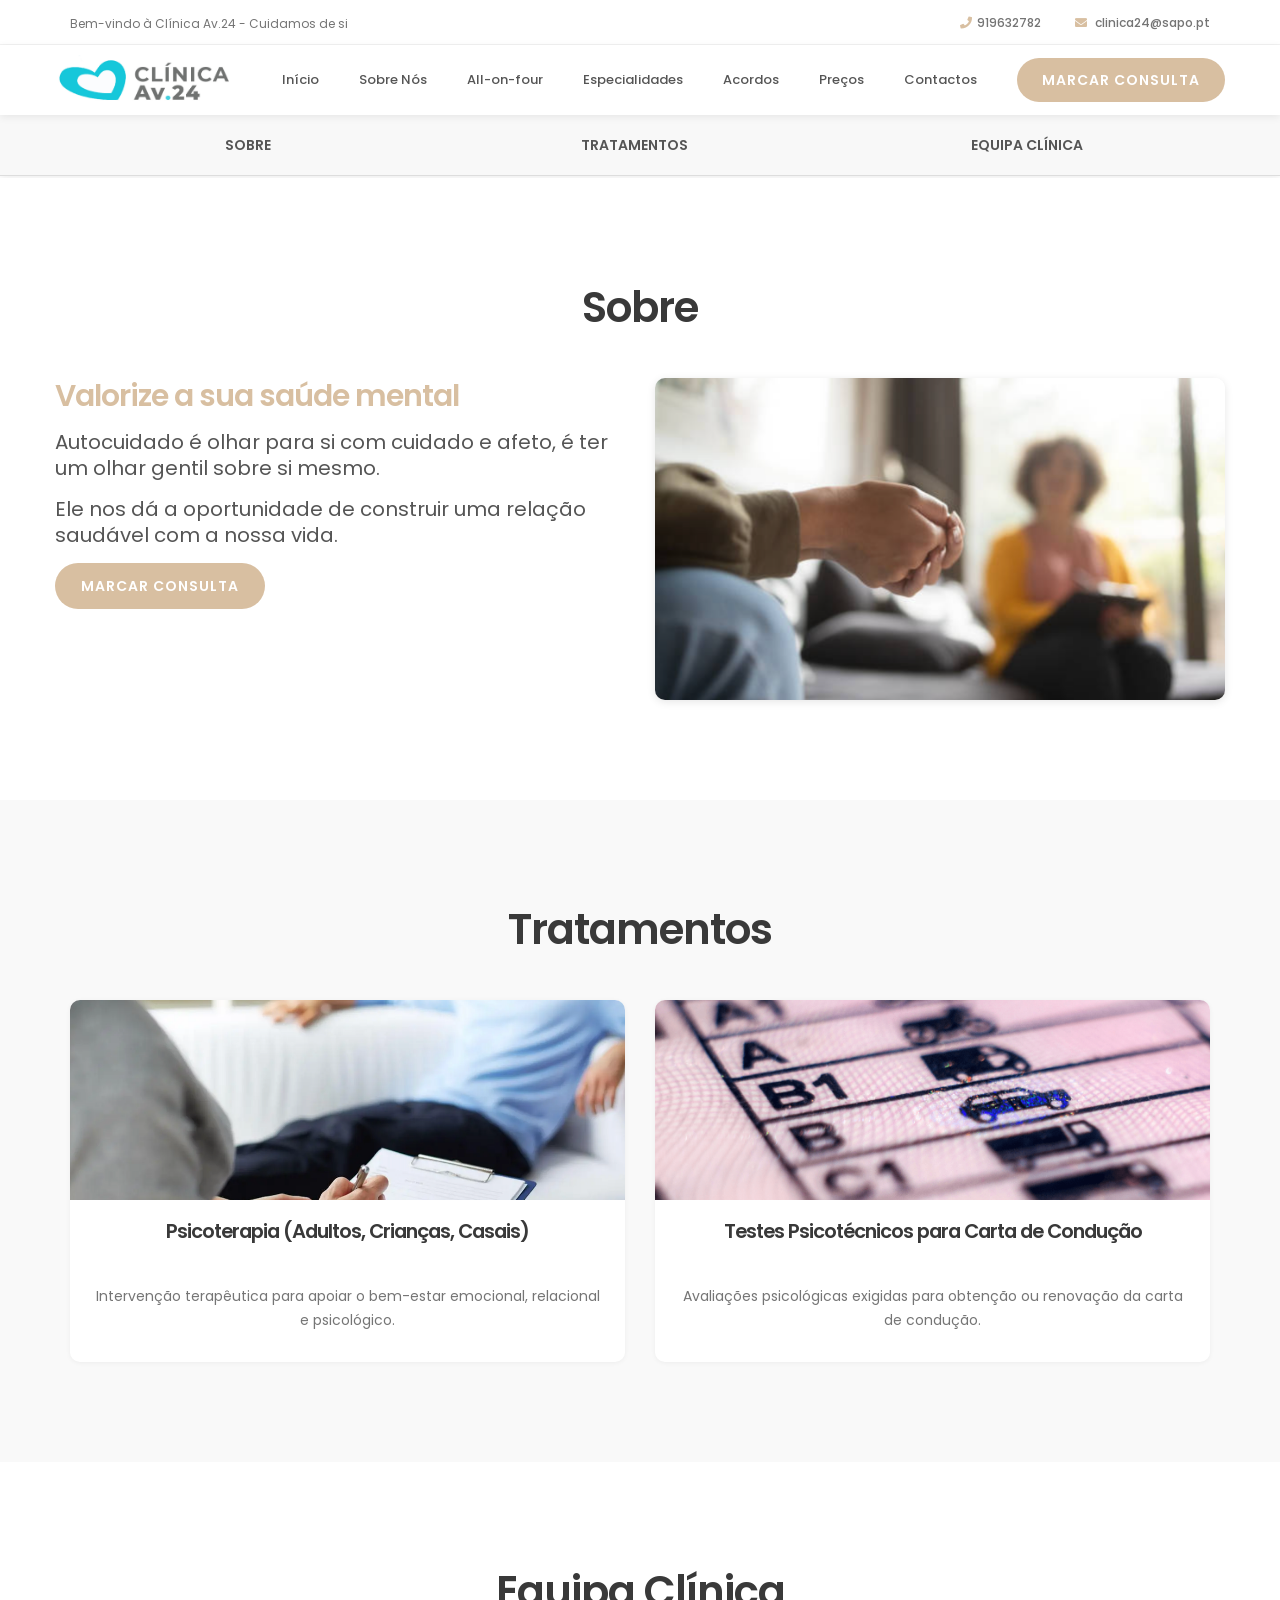
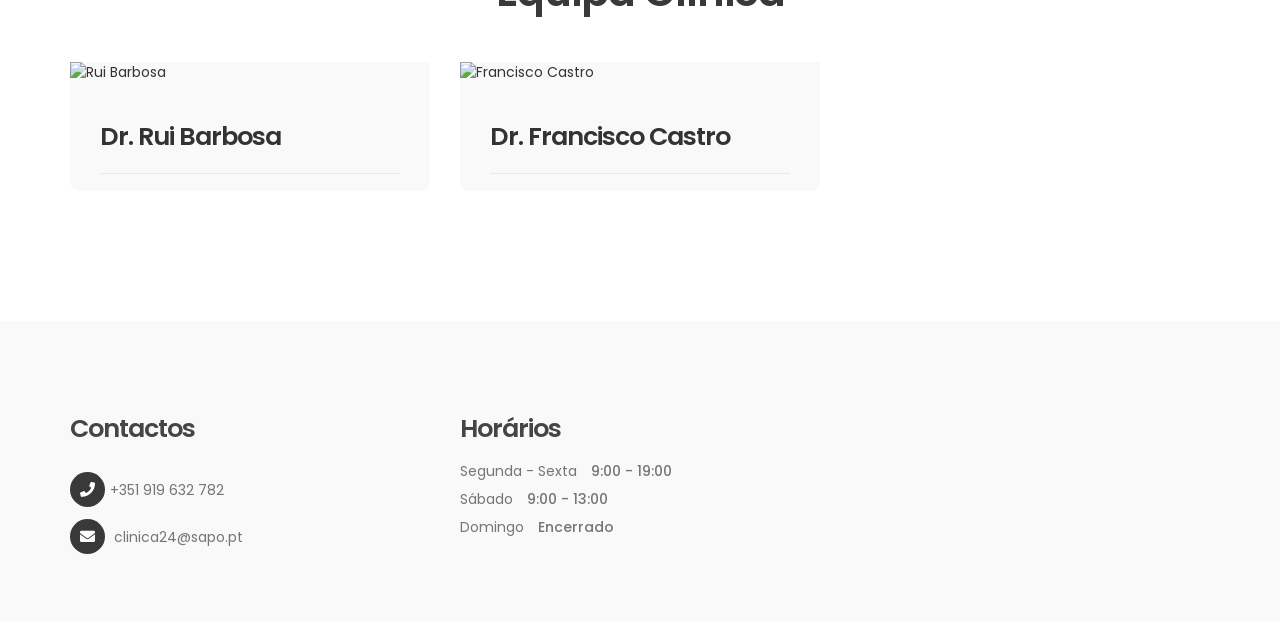
==== psicologia.html @ be8bea35 "website" ====
<!DOCTYPE html>
<html lang="pt">
<head>

     <title>Clínica Av.24 - Psicologia</title>
     <meta charset="UTF-8">
     <meta http-equiv="X-UA-Compatible" content="IE=Edge">
     <meta name="viewport" content="width=device-width, initial-scale=1, shrink-to-fit=no">

     <link rel="stylesheet" href="css/bootstrap.min.css">
     <link rel="stylesheet" href="css/font-awesome.min.css">
     <link rel="stylesheet" href="css/animate.css">
     <link rel="stylesheet" href="css/owl.carousel.css">
     <link rel="stylesheet" href="css/owl.theme.default.min.css">
     <link rel="stylesheet" href="css/tooplate-style.css?v=2">
     <link rel="stylesheet" href="https://cdnjs.cloudflare.com/ajax/libs/font-awesome/5.15.4/css/all.min.css">

</head>
<body id="top" data-spy="scroll" data-target="#sub-navbar" data-offset="50">

     <!-- PRE LOADER -->
     <section class="preloader">
          <div class="spinner">
               <span class="spinner-rotate"></span>
          </div>
     </section>

     <!-- HEADER -->
     <header>
          <div class="container">
               <div class="row">
                    <div class="col-md-4 col-sm-5">
                         <p>Bem-vindo à Clínica Av.24 - Cuidamos de si</p>
                    </div>
                    <div class="col-md-8 col-sm-7 text-align-right">
                         <span class="phone-icon"><i class="fa fa-phone"></i>919632782</span>
                         <span class="email-icon"><i class="fas fa-envelope"></i> <a href="#">clinica24@sapo.pt</a></span>
                    </div>
               </div>
          </div>
     </header>

     <!-- MENU -->
     <section class="navbar navbar-default navbar-static-top" role="navigation">
        <div class="container">

             <div class="navbar-header">
                  <button class="navbar-toggle" data-toggle="collapse" data-target=".navbar-collapse">
                       <span class="icon icon-bar"></span>
                       <span class="icon icon-bar"></span>
                       <span class="icon icon-bar"></span>
                  </button>

                  <!-- lOGO TEXT HERE -->
                  <a href="index.html" class="navbar-brand d-flex align-items-center justify-content-center" style="height: 100%;">
                      <img src="images/logo.jpg" alt="Clínica Av.24" style="height: 50px;">
                  </a> 
             </div>

             <!-- MENU LINKS -->
             <div class="collapse navbar-collapse">
                  <ul class="nav navbar-nav navbar-right">
                    <li><a href="index.html#top">Início</a></li>
                    <li><a href="index.html#about">Sobre Nós</a></li>
                    <li><a href="index.html#allinfour">All-on-four</a></li>
                    <li><a href="index.html#especialidades">Especialidades</a></li>
                    <li><a href="index.html#acordos">Acordos</a></li>
                    <li><a href="index.html#precos">Preços</a></li>
                    <li><a href="index.html#google-map">Contactos</a></li>
                    <li class="appointment-btn"><a href="index.html#appointment">Marcar Consulta</a></li>                        
                  </ul>
             </div>

        </div>
   </section>

    <!-- SUB-MENU ESPECIALIDADE -->
    <section id="sub-navbar" class="sub-navbar navbar-default navbar-static-top" role="navigation">
        <div class="container">
            <ul class="nav nav-pills nav-justified">
                <li role="presentation" class="active">
                    <a href="#oque-e">Sobre</a>
                </li>
                <li role="presentation">
                    <a href="#tratamentos">Tratamentos</a>
                </li>
                <li role="presentation">
                    <a href="#team">Equipa Clínica</a>
                </li>
            </ul>
        </div>
    </section>

    <!-- O que é -->
    <section id="oque-e" data-stellar-background-ratio="0.5" class="alt-bg">
        <div class="container">
            <div class="row">

                 <div class="col-md-12 col-sm-12 text-align-center">
                      <!-- SECTION TITLE -->
                      <div class="section-title wow fadeInUp" data-wow-delay="0.1s">
                          <h2>Sobre</h2>
                      </div>
                 </div>

                 <div class="row">
                    <div class="col-md-6 col-sm-6 wow fadeInRight" data-wow-delay="0.3s">
                        <h3>Valorize a sua saúde mental</h3>
                        <p>Autocuidado é olhar para si com cuidado e afeto, é ter um olhar gentil sobre si mesmo.</p>
                        <p>Ele nos dá a oportunidade de construir uma relação saudável com a nossa vida.</p>
                        <a href="index.html#appointment" class="section-btn btn">Marcar Consulta</a>
                      </div>

                      <div class="col-md-6 col-sm-6 wow fadeInLeft" data-wow-delay="0.3s">
                          <img src="images/psicologia.png" class="img-responsive" alt="All-on-4 Sorriso">
                      </div>
                  </div>
            </div>
       </div>
    </section>
    
    <section id="tratamentos" data-stellar-background-ratio="1.5" class="alt-bg">
        <div class="container">
            <div class="row">
                <div class="col-md-12 col-sm-12 text-align-center">
                    <div class="section-title wow fadeInUp" data-wow-delay="0.1s">
                        <h2>Tratamentos</h2>
                    </div>
                </div>
    
                <div class="col-md-6 col-sm-6">
                    <div class="tratamento-thumb wow fadeInUp" data-wow-delay="0.2s">
                        <img src="images/psicoterapia.png" class="img-responsive" alt="Psicoterapia Adultos, Crianças, Casais">
                        <div class="tratamento-info">
                            <h3>Psicoterapia (Adultos, Crianças, Casais)</h3>
                            <p>Intervenção terapêutica para apoiar o bem-estar emocional, relacional e psicológico.</p>
                        </div>
                    </div>
                </div>
    
                <div class="col-md-6 col-sm-6">
                    <div class="tratamento-thumb wow fadeInUp" data-wow-delay="0.2s">
                        <img src="images/carta-de-conducao.png" class="img-responsive" alt="Testes Psicotécnicos">
                        <div class="tratamento-info">
                            <h3>Testes Psicotécnicos para Carta de Condução</h3>
                            <p>Avaliações psicológicas exigidas para obtenção ou renovação da carta de condução.</p>
                        </div>
                    </div>
                </div>
    
            </div>
        </div>
    </section>
    
    <section id="team" data-stellar-background-ratio="1.5" class="alt-bg">
        <div class="container">
            <div class="row">
                <div class="col-md-12 col-sm-12 text-align-center">
                    <div class="section-title wow fadeInUp" data-wow-delay="0.1s">
                        <h2>Equipa Clínica</h2>
                    </div>
                </div>
    
                <div class="col-md-4 col-sm-6">
                    <div class="team-thumb wow fadeInUp" data-wow-delay="0.2s">
                        <img src="images/team-rui.jpg" class="img-responsive" alt="Rui Barbosa">
                        <div class="team-info">
                            <h3>Dr. Rui Barbosa</h3>
                            <div class="team-contact-info">
                            </div>
                        </div>
                    </div>
                </div>
    
                <div class="col-md-4 col-sm-6">
                    <div class="team-thumb wow fadeInUp" data-wow-delay="0.2s">
                        <img src="images/team-francisco.jpg" class="img-responsive" alt="Francisco Castro">
                        <div class="team-info">
                            <h3>Dr. Francisco Castro</h3>
                            <div class="team-contact-info">
                            </div>
                        </div>
                    </div>
                </div>
            </div>
        </div>
    </section>

<footer data-stellar-background-ratio="2">
    <div class="container">
         <div class="row">
              <div class="col-md-4 col-sm-4">
                   <div class="footer-thumb"> 
                        <h4 class="wow fadeInUp" data-wow-delay="0.4s">Contactos</h4>
                        <div class="contact-info">
                             <p><i class="fa fa-phone"></i>+351 919 632 782</p>
                             <p><i class="fa fa-envelope"></i> <a href="#">clinica24@sapo.pt</a></p>
                        </div>
                   </div>
              </div>
              <div class="col-md-4 col-sm-4"> 
                   <div class="footer-thumb">
                        <div class="opening-hours">
                             <h4 class="wow fadeInUp" data-wow-delay="0.4s">Horários</h4>
                             <p>Segunda - Sexta <span>9:00 - 19:00</span></p>
                             <p>Sábado <span>9:00 - 13:00</span></p>
                             <p>Domingo <span>Encerrado</span></p>
                        </div> 
                        <ul class="social-icon">
                             <li><a href="#" class="fa fa-facebook-square"></a></li>
                             <li><a href="#" class="fa fa-twitter"></a></li>
                             <li><a href="#" class="fa fa-instagram"></a></li>
                        </ul>
                   </div>
              </div>
         </div>
    </div>
</footer>

<script src="js/jquery.js"></script>
<script src="js/bootstrap.min.js"></script>
<script src="js/jquery.sticky.js"></script>
<script src="js/jquery.stellar.min.js"></script>
<script src="js/jquery.magnific-popup.min.js"></script>
<script src="js/magnific-popup-options.js"></script>
<script src="js/wow.min.js"></script>
<script src="js/smoothscroll.js"></script>
<script src="js/owl.carousel.min.js"></script>
<script src="js/custom.js"></script>

</body>
</html>
---- css/tooplate-style.css ----
/*

Template 2098 Health

http://www.tooplate.com/view/2098-health

*/

  @import url('https://fonts.googleapis.com/css?family=Poppins:400,500,600');

  body {
    background: #ffffff;
    font-family: 'Poppins', sans-serif;
    overflow-x: hidden;
  }


  /*---------------------------------------
     TYPOGRAPHY              
  -----------------------------------------*/

  h1,h2,h3,h4,h5,h6 {
    font-weight: 600;
    line-height: inherit;
  }

  h1,h2,h3,h4 {
    letter-spacing: -1px;
  }
  

  h5 {
    font-weight: 500;
  }

  h1 {
    color: #393939;
    font-size: 5em;
  }

  h2 {
    color: #393939;
    font-size: 3em;
    padding-bottom: 10px;
  }

  h3 {
    font-size: 1.8em;
    line-height: 1.2em;
    margin-bottom: 0;
  }

  h4 {
    color: #454545;
    font-size: 1.8em;
    padding-bottom: 2px;
  }

  h6 {
    letter-spacing: 0;
    font-weight: normal;
  }

  p {
    color: #757575;
    font-size: 14px;
    font-weight: normal;
    line-height: 24px;
  }


  /*---------------------------------------
     GENERAL               
  -----------------------------------------*/

  html{
    -webkit-font-smoothing: antialiased;
  }

  a {
    color: #252525;
    -webkit-transition: 0.5s;
    transition: 0.5s;
    text-decoration: none !important;
  }

  a:hover, a:active, a:focus {
    color: #d8bfa1;
    outline: none;
  }

  ::-webkit-scrollbar{
    width: 8px;
    height: 8px;
  }

  ::-webkit-scrollbar-thumb {
    cursor: pointer;
    background: #d8bfa1;
}

  .section-title {
    padding-bottom: 20px;
  }

  .section-title h2 {
    margin-top: 0;
  }

  /* Todos os botões vão ter a mesma base */
.section-btn,
.btn,
.btn-gray,
.btn-blue,
.btn-clinica {
  background-color: #d8bfa1;
  border-radius: 30px;
  padding: 12px 25px;
  text-transform: uppercase;
  letter-spacing: 1px;
  font-weight: 600;
  transition: all 0.3s ease;
  font-size: 14px;
  color: #ffffff;
}



  .section-btn:hover,
  .btn:hover,
  .btn-gray:hover,
  .btn-blue:hover,
  .btn-clinica:hover {
      background-color: #393939;
      color: #ffffff;
      transform: translateY(-3px);
  }

  .text-align-right {
    text-align: right;
  }

  .text-align-center {
    text-align: center;
  }

  .border-top {
    border-top: 2px solid #d8bfa1;
    margin-top: 4em;
    padding-top: 2.5em;
  }

  .btn-gray {
    background: #17C7DA;
  }

  .btn-blue {
    background: #4267b2;
  }

  .news-thumb {
    background: #ffffff;
    border-radius: 10px;
  }
  .news-thumb img {
    border-radius: 10px 10px 0 0;
  }

  .news-info {
    padding: 30px;
    text-align: left;
  }
  .news-info span {
    display: block;
    letter-spacing: 0.5px;
  }
  .news-info h3 {
    margin-top: 10px;
    margin-bottom: 10px;
  }

  .author {
    border-top: 1px solid #f0f0f0;
    padding-top: 1.5em;
    margin-top: 2em;
  }
  .author img,
  .author .author-info {
    display: inline-block;
    vertical-align: top;
  }
  .author-info h5 {
    margin-bottom: 0;
  }
  .author img {
    border-radius: 100%;
    width: 50px;
    height: 50px;
    margin-right: 10px;
  }


  #about, #team, #news,
  #news-detail, #especialidades, #acordos, 
  #tratamentos, #oque-e, #precos, #allinfour {
    position: relative;
    padding-top: 100px;
    padding-bottom: 100px;
  }

  #news, #service {
    text-align: center;
  }

  #google-map {
    line-height: 0;
    margin: 0;
    padding: 0;
  }


  /*---------------------------------------
       PRE LOADER              
  -----------------------------------------*/

  .preloader {
    position: fixed;
    top: 0;
    left: 0;
    width: 100%;
    height: 100%;
    z-index: 99999;
    display: flex;
    flex-flow: row nowrap;
    justify-content: center;
    align-items: center;
    background: none repeat scroll 0 0 #ffffff;
  }

  .spinner {
    border: 1px solid transparent;
    border-radius: 3px;
    position: relative;
  }

  .spinner:before {
    content: '';
    box-sizing: border-box;
    position: absolute;
    top: 50%;
    left: 50%;
    width: 45px;
    height: 45px;
    margin-top: -10px;
    margin-left: -10px;
    border-radius: 50%;
    border: 1px solid #575757;
    border-top-color: #ffffff;
    animation: spinner .9s linear infinite;
  }

  @-webkit-@keyframes spinner {
    to {transform: rotate(360deg);}
  }

  @keyframes spinner {
    to {transform: rotate(360deg);}
  }



  /*---------------------------------------
      MENU              
  -----------------------------------------*/

  header {
    background: #ffffff;
    border-bottom: 1px solid #f2f2f2;
    display: flex;
    height: 45px;
  }

  header .col-md-8 {
    padding-right: 0;
  }

  header p,
  header span {
    font-size: 12px;
    line-height: 24px;
    padding-top: 12px;
  }

  header a,
  header span {
    color: #747474;
  }

  header span {
    font-weight: 500;
    display: inline-block;
    padding: 11px 15px;
  }

  header span.date-icon {
    border-left: 1px solid #f2f2f2;
    border-right: 1px solid #f2f2f2;
    padding-right: 19px;
    padding-left: 19px;
  }

  header span i {
    color: #d8bfa1;
    margin-right: 5px;
  }



  /*---------------------------------------
      MENU              
  -----------------------------------------*/

  .navbar-default {
    background: #ffffff;
    box-shadow: 0 2px 8px rgba(0,0,0,.075);
    border: none;
    margin-bottom: 0;
    padding: 10px;
  }

  .navbar-default .navbar-brand {
    color: #393939;
    font-weight: 500;
  }

  .navbar-default .navbar-brand .fa {
    color: #d8bfa1;
  }

  .navbar-default .navbar-nav li.appointment-btn {
    margin: 3px 0 0 20px;
  }

  .navbar-default .navbar-nav li.appointment-btn a {
    background-color: #d8bfa1;
    border-radius: 30px;
    padding: 12px 25px;
    text-transform: uppercase;
    letter-spacing: 1px;
    font-weight: 600;
    transition: all 0.3s ease;
    font-size: 14px;
    color: #ffffff;
  }

  .navbar-default .navbar-nav li.appointment-btn a:hover {
    background-color: #393939;
    color: #ffffff;
    transform: translateY(-3px);
  }

  .navbar-default .navbar-nav li a {
    color: #555555;
    font-size: 13px;
    font-weight: 500;
    padding-right: 20px;
    padding-left: 20px;
    -webkit-transition: all ease-in-out 0.4s;
    transition: all ease-in-out 0.4s;
  }

  .navbar-default .navbar-nav > li > a:hover,
  .navbar-default .navbar-nav > li > a:focus {
    color: #555555;
    background-color: transparent;
  }

  .navbar-default .navbar-nav > .active > a,
  .navbar-default .navbar-nav > .active > a:hover,
  .navbar-default .navbar-nav > .active > a:focus {
    color: #393939;
    background-color: transparent;
  }

  .navbar-default .navbar-toggle {
    border: none;
    padding-top: 10px;
  }

  .navbar-default .navbar-toggle .icon-bar {
    background: #393939;
    border-color: transparent;
  }

  .navbar-default .navbar-toggle:hover,
  .navbar-default .navbar-toggle:focus { 
    background-color: transparent;
  }

  .navbar-brand {
    display: flex !important;
    align-items: center;
    justify-content: center;
    height: 70px; /* ajusta conforme a altura da tua navbar */
    padding: 0 !important;
}

.navbar-brand img {
    max-height: 100%;
    width: auto;
    display: block;
}




  /*---------------------------------------
      HOME              
  -----------------------------------------*/

  #home h1 {
    color: #ffffff;
    padding-bottom: 10px;
    margin-top: 0;
  }

  #home h3 {
    color: #ffffff;
    font-size: 14px;
    font-weight: normal;
    line-height: inherit;
    letter-spacing: 3px;
    text-transform: uppercase;
    margin: 0;
  }

  .slider .container {
    width: 100%;
  }

  .slider .owl-dots {
      position: absolute;
      top: 575px;
      width: 100%;
      justify-content: center;
  }

  .owl-theme .owl-dots .owl-dot span {
    width: 8px;
    height: 8px;
    margin: 5px 7px;
    border: 2px solid #d9d9d9;
    background: transparent;
    display: block;
    -webkit-backface-visibility: visible;
    transition: opacity 200ms ease;
    border-radius: 30px;
  }

  .owl-theme .owl-dots .owl-dot.active span, .owl-theme .owl-dots .owl-dot:hover span {
    background-color: #ffffff;
    border-color: transparent;
  }

  .slider .caption {
    display: flex;
    justify-content: center;
    flex-direction: column;
    text-align: center;
    background-color: rgba(20,20,20,0.2);
    height: 100%;
    color: #fff;
    cursor: e-resize;
  }

  .slider .item {
    background-position: inherit;
    background-repeat: no-repeat;
    background-attachment: local;
    background-size: cover;
    height: 650px;
  }

  .slider .item-first {
    background-image: url(../images/slider1.jpeg);
  }

  .slider .item-second {
    background-image: url(../images/slider2.jpeg);
  }

  .slider .item-third {
    background-image: url(../images/slider3.jpeg);
  }


  /*---------------------------------------
      ABOUT              
  -----------------------------------------*/

  #about {
    background-image: url(../images/about.jpg);
    background-size: cover;
    padding-top: 150px;
    padding-bottom: 100px;
    
  }

  #about h6 {
    color: #858585;
    margin: 0;
  }

  #about .about-info p {
    color: #393939; /* letras bem visíveis */
    font-size: 18px; /* tamanho maior */
    line-height: 28px;
}

#oque-e h3 {
  color: #d8bfa1;
  margin-top: 0;
  font-size: 30px;
  margin-bottom: 15px;
  text-align: left;
}

#oque-e p {
  font-size: 20px;
  color: #555;
  line-height: 26px;
  margin-bottom: 15px;
}

#oque-e img {
  border-radius: 10px;
  box-shadow: 0 2px 8px rgba(0, 0, 0, 0.1);
}

  /*---------------------------------------
      TEAM MEMBERS              
  -----------------------------------------*/

  .team-thumb {
    background-color: #f9f9f9;
    border-radius: 0 0 10px 10px;
    position: relative;
    overflow: hidden;
    cursor: pointer;
    margin-bottom: 30px;
  }

  .team-info {
    padding: 20px 30px 0 30px;
  }

  .team-contact-info {
    border-top: 1px solid #e9e9e9;
    padding-top: 1.2em;
    margin-top: 1.5em;
  }

  .team-contact-info .fa {
    margin-right: 5px;
    display: inline-block;
  }

  .team-contact-info p {
    margin-bottom: 15px;
  }

  .team-contact-info a {
    color: #757575;
  }

  .team-thumb .social-icon li {
    font-weight: 500;
  }

  .team-thumb .social-icon li a {
    background: #ffffff;
    border-radius: 100%;
    font-size: 20px;
    width: 50px;
    height: 50px;
    line-height: 50px;
    margin: 0 2px 0 2px;
  }

  .team-thumb .social-icon {
    opacity: 0;
    transform: translateY(100%);
    transition: 0.5s 0.2s;
    text-align: center;
    position: relative;
    top: 0;
  }

  .team-thumb:hover .social-icon {
    opacity: 1;
    transition-delay: 0.3s;
    transform: translateY(0px);
    top: -22em;
  }



  /*---------------------------------------
     SERVICE              
  -----------------------------------------*/

  #service {
    background: #d8bfa1;
  }

  #service h2,
  #service h4 {
    color: #ffffff;
  }

  #service p {
    color: #d9d9d9;
  }

  #service .service-thumb {
    padding: 0 22px;
  }

  #service .fa {
    font-size: 50px;
    margin-bottom: 10px;
    background: #ffffff;
    color: #d8bfa1;
    width: 120px;
    height: 120px;
    line-height: 120px;
    border-radius: 100%;
  }

/*---------------------------------------
    TRATAMENTOS SECTION              
-----------------------------------------*/

#tratamentos .row {
  display: flex;
  flex-wrap: wrap;
}

#tratamentos .col-md-4 {
  display: flex;
  align-items: stretch;
  margin-bottom: 30px;
}

.tratamento-thumb {
  background-color: #ffffff;
  border-radius: 10px;
  overflow: hidden;
  margin-bottom: 30px;
  box-shadow: 0 1px 5px rgba(0, 0, 0, 0.05);
  display: flex;
  flex-direction: column;
  width: 100%;
  height: 100%;
}

.tratamento-thumb img {
  width: 100%;
  height: 200px;
  object-fit: cover;
  flex-shrink: 0;
}

.tratamento-info {
  flex: 1;
  display: flex;
  flex-direction: column;
  justify-content: space-between;
  padding: 20px;
}

.tratamento-thumb:hover {
  transform: translateY(-5px);
}

.tratamento-thumb img {
  width: 100%;
  height: 200px;
  object-fit: cover;
}

.tratamento-info {
  padding: 20px;
  flex: 1;
  display: flex;
  flex-direction: column;
  justify-content: space-between;
}

.tratamento-info h3 {
  font-size: 1.4em;
  margin: 0 0 10px 0;
  color: #393939;
  text-align: center;
}

.tratamento-info p {
  font-size: 14px;
  color: #757575;
  text-align: center;
}

.alt-bg:nth-of-type(even) {
  background-color: #ffffff;
}

.alt-bg:nth-of-type(odd) {
  background-color: #f9f9f9;
}

  /*---------------------------------------
      APPOINTMENT             
  -----------------------------------------*/

  #appointment {
    padding-top: 100px;
    padding-bottom: 100px;  /* já ajuda a equilibrar o espaço */
    background: #f9f9f9;
    display: flex;
    align-items: center;
    min-height: 100vh; /* altura total da janela */
  }
  
  #appointment .container,
  #appointment .row {
    height: auto; /* NÃO usar 100% aqui senão força altura errada */
  }

  #appointment label {
    color: #393939;
    font-weight: 500;
  }

  #appointment .form-control {
    background: #ffffff;
    border: none;
    border-radius: 3px;
    box-shadow: none;
    font-size: 14px;
    font-weight: normal;
    margin-bottom: 15px;
    transition: all ease-in-out 0.4s;
  }

  #appointment input,
  #appointment select {
    height: 45px;
  }

  #appointment button#cf-submit {
    background: #d8bfa1;
    color: #ffffff;
    font-weight: 600;
    height: 55px;
  }

  #appointment button#cf-submit:hover {
    background: #393939;
    color: #ffffff;
  }

  #appointment .appointment-img {
    display: flex;
    align-items: center;
    justify-content: flex-start;
    padding: 0;
    margin: 0;
  }
  
  #appointment .appointment-img img {
    max-height: 600px;  /* aumenta o tamanho da imagem */
    height: auto;
    width: 100%;
    object-fit: contain;
    display: block;
    margin: 0 auto;  /* opcional: centra horizontalmente dentro da coluna */
  }

  #precos h2{
    text-align: center;
  }

  #precos .section-title p:first-of-type {
    font-size: 1.2em; /* ajuste conforme o tamanho que preferires */
  }


  #allinfour {
    background-color: #f9f9f9;
  }

#allinfour h3 {
    color: #d8bfa1;
    margin-top: 0;
    font-size: 24px;
    margin-bottom: 15px;
    text-align: left;
}

#allinfour p {
    font-size: 16px;
    color: #555;
    line-height: 26px;
    margin-bottom: 15px;
}

#allinfour img {
    border-radius: 10px;
    box-shadow: 0 2px 8px rgba(0, 0, 0, 0.1);
}


  /*---------------------------------------
     FOOTER              
  -----------------------------------------*/

  footer {
    padding-top: 80px;
    padding-bottom: 40px;
    background-color: #f9f9f9;
  }

  body.home-page footer {
      background-color: #ffffff;
  }


  footer h4 {
    padding-bottom: 5px;
  }

  footer a {
    color: #757575;
  }

  footer a:hover {
    color: #4267b2;
  }

  .contact-info {
    padding-top: 10px;
  }

  .contact-info .fa {
    background: #393939;
    border-radius: 100%;
    color: #ffffff;
    font-size: 15px;
    width: 35px;
    height: 35px;
    line-height: 35px;
    text-align: center;
    margin-right: 5px;
    margin-bottom: 2px;
  }

  .latest-stories {
    margin-bottom: 20px;
  }

  .stories-image,
  .stories-info {
    display: inline-block;
    vertical-align: top;
  }

  .stories-image img {
    border-radius: 100%;
    width: 65px;
    height: 65px;
  }

  .stories-info {
    margin-left: 15px;
  }

  .stories-info h5 {
    margin-bottom: 2px;
  }

  .stories-info span {
    color: #858585;
    font-size: 12px;
  }

  .opening-hours p {
    line-height: 18px;
  }

  .opening-hours span {
    font-weight: 500;
    display: inline-block;
    padding-left: 10px;
  }

  .copyright-text p,
  .footer-link a {
    color: #858585;
    font-size: 12px;
    font-weight: 500;
  }

  .footer-link a {
    font-size: 12px;
    display: inline-block;
    padding: 0 10px;
    margin-top: 4px;
  }

  .angle-up-btn {
    position: relative;
    bottom: 4em;
    display: block;
  }

  .angle-up-btn a {
    background: #ffffff;
    border: 1px solid #f2f2f2;
    border-radius: 3px;
    font-size: 20px;
    color: #393939;
    display: inline-block;
    text-align: center;
    width: 40px;
    height: 40px;
    line-height: 38px;
    transition: transform 0.1s ease-in;
    transform: translateX(0);
  }

  .angle-up-btn a:hover {
    background: #393939;
    color: #ffffff;
    transform: translateY(-5px);
  }


  /*---------------------------------------
     SOCIAL ICON              
  -----------------------------------------*/

  .social-icon {
    position: relative;
    padding: 0;
    margin: 0;
  }

  .social-icon li {
    display: inline-block;
    list-style: none;
  }

  .social-icon li a {
    border-radius: 100px;
    color: #464646;
    font-size: 15px;
    width: 35px;
    height: 35px;
    line-height: 35px;
    text-decoration: none;
    text-align: center;
    transition: all 0.4s ease-in-out;
    position: relative;
  }

  .social-icon li a:hover {
    background: #4267b2;
    color: #ffffff;
  }

  /* Animação leve nas imagens */
img {
  transition: transform 0.3s ease;
}

.pricing-thumb:hover img,
.especialidades-thumb:hover img {
  transform: scale(1.05);
}


  /*---------------------------------------
    ESPECIALIDADES         
-----------------------------------------*/

.especialidades-thumb {
  background: #f9f9f9;
  border-radius: 10px;
  padding: 30px 20px;
  margin-bottom: 30px;
  transition: all 0.3s ease;
  box-shadow: 0 1px 5px rgba(0, 0, 0, 0.05);
  width: 100%;
  display: flex;
  flex-direction: column;
  justify-content: space-between;
  height: 100%;
}

.especialidades-thumb:hover,
#acordos .acordos-slide:hover {
    transform: translateY(-5px) scale(1.02);
    box-shadow: 0 4px 12px rgba(0,0,0,0.15);
}

.especialidades-thumb .especialidade-icon {
  background: #d8bfa1;
  color: #ffffff;
  font-size: 32px;
  width: 80px;
  height: 80px;
  border-radius: 50%;
  margin: 0 auto 15px auto;
  display: flex;
  align-items: center;
  justify-content: center;
}

.especialidades-thumb h4 {
  font-size: 20px;
  margin-bottom: 10px;
  color: #393939;
  text-align: center;
}

.especialidades-thumb .btn {
  background-color: #d8bfa1;
  border-radius: 30px;
  padding: 12px 25px;
  text-transform: uppercase;
  letter-spacing: 1px;
  font-weight: 600;
  transition: all 0.3s ease;
  font-size: 14px;
  color: #ffffff;
}

.especialidades-thumb .btn:hover {
  background-color: #393939;
  color: #fff;
}

/* Opcional: Para garantir que as colunas mantêm a altura e os cards ficam alinhados */
#especialidades .col-lg-4,
#especialidades .col-md-6,
#especialidades .col-sm-12 {
  display: flex;
  flex-direction: column;
}

/* Responsividade extra para melhorar espaçamento em mobile */
@media (max-width: 767px) {
  .especialidades-thumb {
      margin: 15px 0;
  }
}

  /*---------------------------------------
    SUB-NAVBAR (ESPECIALIDADE)
  -----------------------------------------*/

  .sub-navbar {
    background-color: #f8f8f8;
    border-bottom: 1px solid #ddd;
    padding: 10px 0;
  }

  .sub-navbar .nav {
    margin-bottom: 0;
  }

  .sub-navbar .nav > li > a {
    color: #555555;
    font-size: 14px;
    font-weight: 600;
    text-transform: uppercase;
    border: none;
    background: transparent !important;
    padding: 10px 15px;
    transition: all 0.3s ease;
  }

  .sub-navbar .nav > li.active > a,
  .sub-navbar .nav > li > a:hover,
  .sub-navbar .nav > li > a:focus {
    color: #d8bfa1;
    border-bottom: 2px solid #d8bfa1;
    background: transparent;
  }

  .sub-navbar .nav-justified > li {
    display: table-cell;
    width: 1%;
    float: none;
  }

  /*---------------------------------------
    ACORDOS SECTION (ISOLATED STYLES)
-----------------------------------------*/

#acordos {
  background-color: #f9f9f9;
  text-align: center;
}

#acordos .acordos-slider {
  display: flex;
  overflow-x: auto;
  scroll-snap-type: x mandatory;
  -webkit-overflow-scrolling: touch;
  gap: 1rem;
  padding: 1rem 0;
}

#acordos .acordos-slide {
  flex: 0 0 auto;
  scroll-snap-align: center;
  min-width: 150px;
  max-width: 200px;
  display: flex;
  justify-content: center;
  align-items: center;
  padding: 10px;
  background: #fff; /* Cor neutra atrás da imagem */
  border-radius: 10px;
  box-shadow: 0 2px 5px rgba(0,0,0,0.05);
  transition: transform 0.3s ease;
}

#acordos .acordos-slide:hover {
  transform: scale(1.05);
}

#acordos .acordos-slide img {
  max-width: 100%;
  max-height: 100px; /* Controla a altura máxima */
  object-fit: contain; /* Mantém a proporção correta */
}

  /*---------------------------------------
     RESPONSIVE STYLES              
  -----------------------------------------*/

  @media only screen and (max-width: 1200px) {
    h1 {
      font-size: 4em;
    }
    h2 {
      font-size: 2.5em;
    }
    h3 {
      font-size: 1.5em;
    }

    header {
      height: inherit;
    }
    header span.date-icon {
      border: 0;
      padding-right: 0;
      padding-left: 0;
    }
    header span.email-icon {
      padding-top: 0;
    }

    .navbar-default .navbar-nav li a {
      padding-right: 15px;
      padding-left: 15px;
    }
  }

  @media only screen and (max-width: 992px) {
    .slider .item {
      background-position: center;
    }

    header {
      padding-bottom: 10px;
    }
    header .text-align-right {
      text-align: left;
    }
    header span {
      padding-top: 0;
      padding-left: 0;
      padding-bottom: 0;
    }
  }

  @media only screen and (max-width: 767px) {
    .navbar-default .navbar-collapse, .navbar-default .navbar-form {
      border-color: transparent;
    }
    .navbar-default .navbar-nav li.appointment-btn {
      margin-left: 15px;
    }
    .navbar-default .navbar-nav li a {
      display: inline-block;
      padding-top: 8px;
      padding-bottom: 8px;
    }

    .news-sidebar {
      margin-top: 2em;
    }

    #appointment-form {
      padding-top: 4em;
      padding-bottom: 4em;
    }

    footer {
      padding-top: 60px;
      padding-bottom: 0;
    }
    .footer-thumb {
      padding-bottom: 10px;
    }

    .border-top {
      text-align: center;
    }

    .copyright-text {
      margin-top: 10px;
    }

    .angle-up-btn {
      bottom: 10em;
    }
    
    #allinfour .img-responsive{
      margin-bottom: 20px;
    }

    #allinfour .img-responsive{
      margin-bottom: 20px;
    }

    #oque-e .section-btn{
      margin-bottom: 20px;
      align-items: center;
    }

    #allinfour, #oque-e {
      padding-left: 20px;
      padding-right: 20px;
      text-align: center;
    }

    #allinfour, #oque-e h3{
      text-align: center;
    }

    #allinfour .section-btn{
      align-items: center;
    }

    .slider .item-first {
      background-image: url(../images/slider1_v.jpeg);
    }
  
    .slider .item-second {
      background-image: url(../images/slider2_v.jpeg);
    }

    .slider .item-third {
      background-image: url(../images/slider3_v.jpeg);
    }

    #about {
      background-image: url(../images/deli.jpeg);
      background-position: center;
      background-size: cover;
      position: relative;
  }
  
  #about::before {
      content: "";
      position: absolute;
      top: 0;
      left: 0;
      width: 100%;
      height: 100%;
      background-color: rgba(255, 255, 255, 0.5); /* white overlay with 50% transparency */
      z-index: 1;
  }
  #about > * {
      position: relative;
      z-index: 2;
  }
  
  }

  @media only screen and (max-width: 639px) {
    h1 {
      font-size: 3em;
      line-height: 1.2em;
    }
    h2 {
      font-size: 2.1em;
    }
    h4 {
      font-size: 1.4em;
    }

    #home h3 {
      font-size: 11px;
      letter-spacing: 1px;
    }

  }
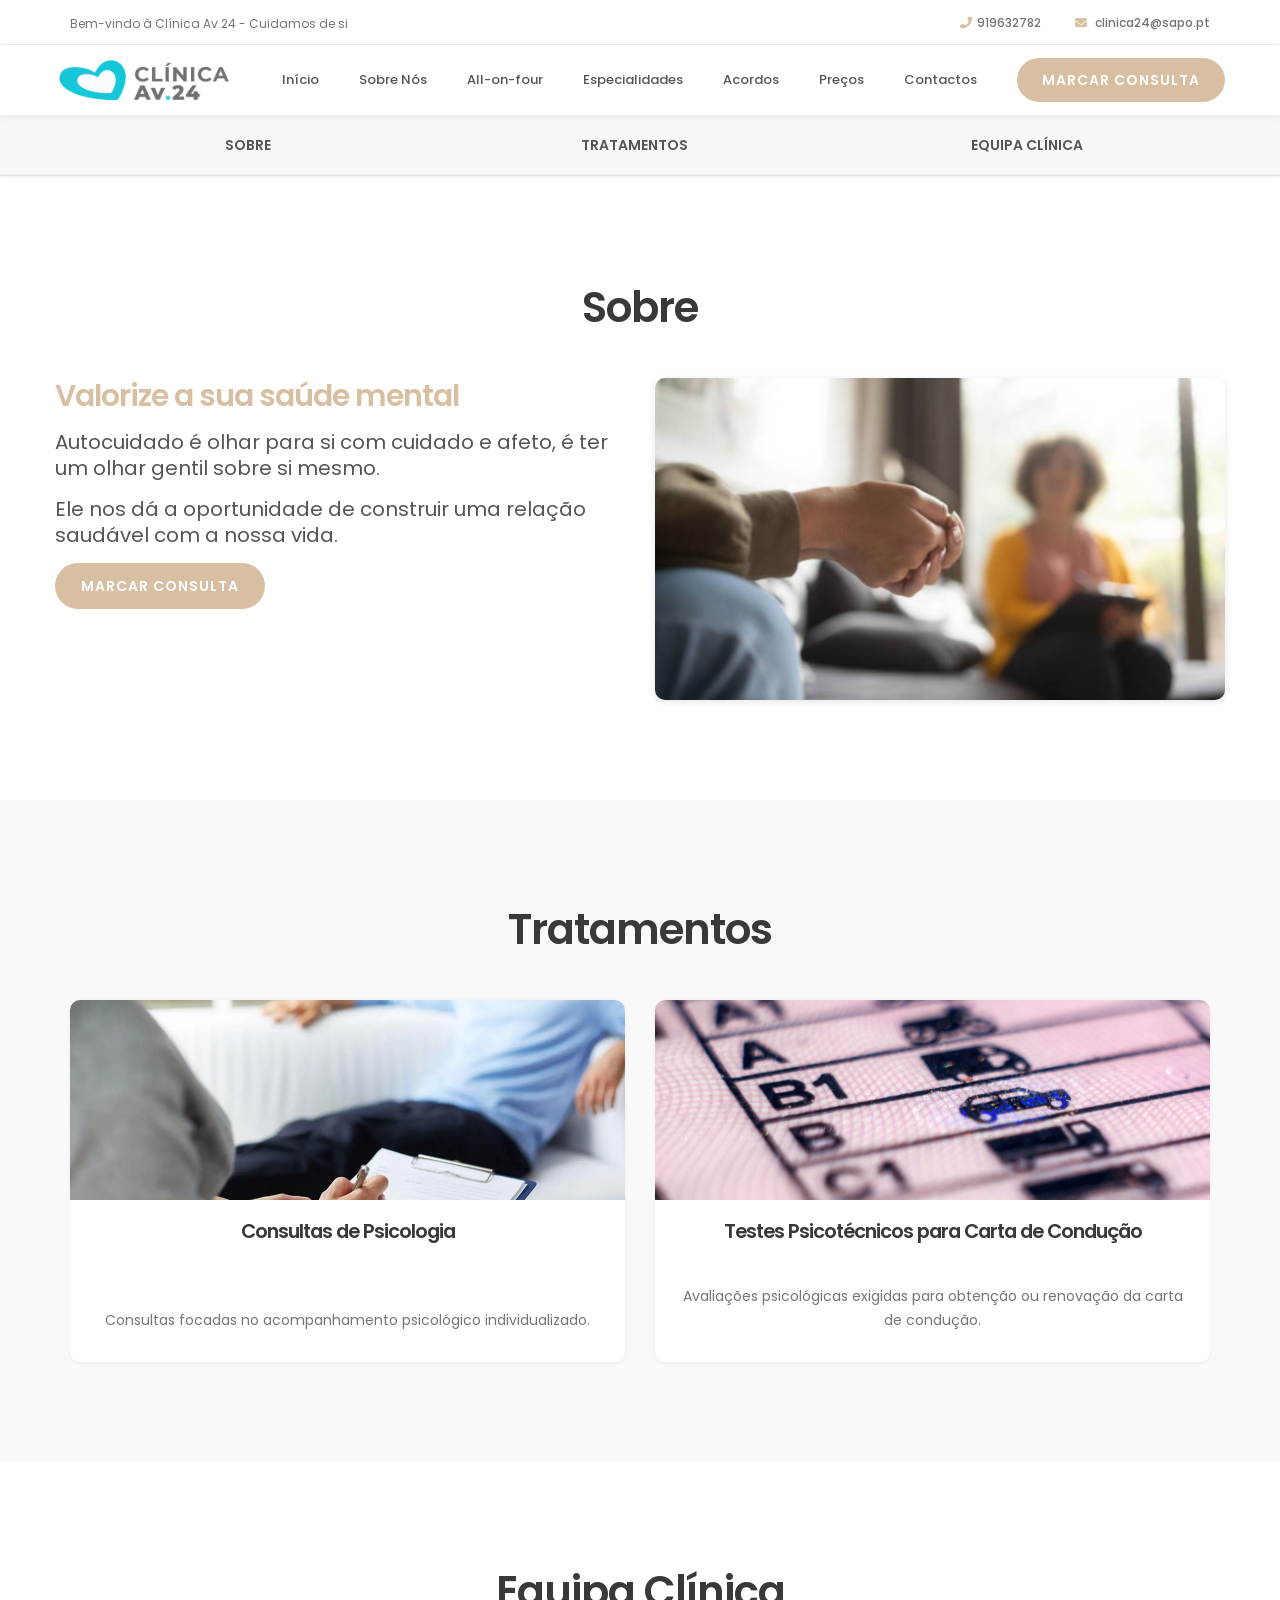
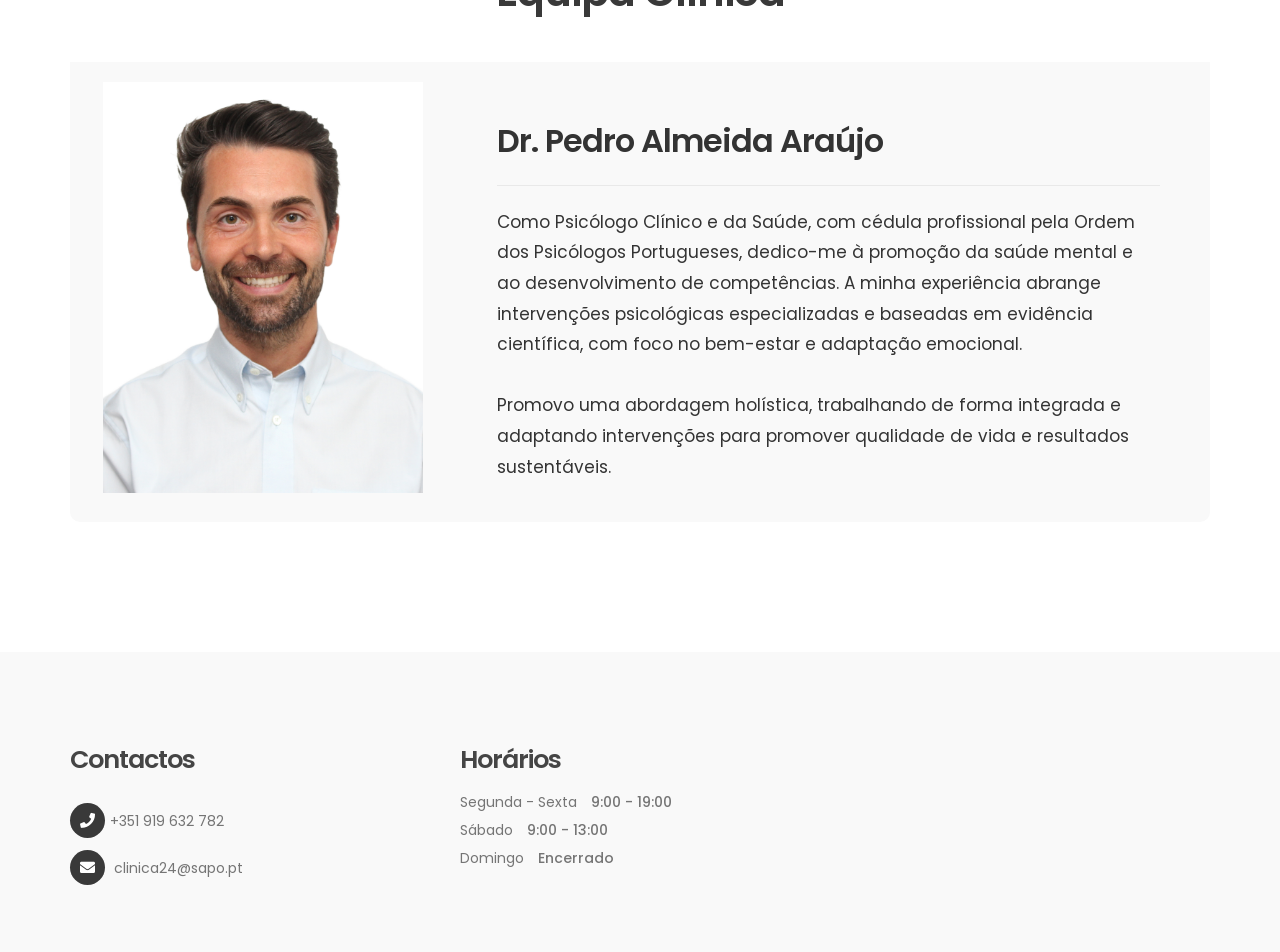
==== commit 1890ac3f: "psicologia" ====
--- a/psicologia.html
+++ b/psicologia.html
@@ -1,6 +1,29 @@
 <!DOCTYPE html>
 <html lang="pt">
 <head>
+
+    <style>
+    #team .team-info h3 {
+        font-size: 32px;
+        margin-bottom: 25px;
+    }
+
+    #team .team-contact-info {
+        font-size: 17px;
+        line-height: 1.8;
+        padding-bottom: 20px;
+    }
+
+    #team .team-thumb {
+        padding: 20px;
+    }
+        #team .team-thumb img {
+        max-width: 350px;
+        width: 100%;
+        margin: 0 auto 25px auto;
+        display: block;
+    }
+    </style>
 
      <title>Clínica Av.24 - Psicologia</title>
      <meta charset="UTF-8">
@@ -132,8 +155,8 @@
                     <div class="tratamento-thumb wow fadeInUp" data-wow-delay="0.2s">
                         <img src="images/psicoterapia.png" class="img-responsive" alt="Psicoterapia Adultos, Crianças, Casais">
                         <div class="tratamento-info">
-                            <h3>Psicoterapia (Adultos, Crianças, Casais)</h3>
-                            <p>Intervenção terapêutica para apoiar o bem-estar emocional, relacional e psicológico.</p>
+                            <h3>Consultas de Psicologia</h3>
+                            <p>Consultas focadas no acompanhamento psicológico individualizado.</p>
                         </div>
                     </div>
                 </div>
@@ -161,28 +184,31 @@
                     </div>
                 </div>
     
-                <div class="col-md-4 col-sm-6">
-                    <div class="team-thumb wow fadeInUp" data-wow-delay="0.2s">
-                        <img src="images/team-rui.jpg" class="img-responsive" alt="Rui Barbosa">
-                        <div class="team-info">
-                            <h3>Dr. Rui Barbosa</h3>
-                            <div class="team-contact-info">
-                            </div>
-                        </div>
-                    </div>
-                </div>
-    
-                <div class="col-md-4 col-sm-6">
-                    <div class="team-thumb wow fadeInUp" data-wow-delay="0.2s">
-                        <img src="images/team-francisco.jpg" class="img-responsive" alt="Francisco Castro">
-                        <div class="team-info">
-                            <h3>Dr. Francisco Castro</h3>
-                            <div class="team-contact-info">
-                            </div>
-                        </div>
-                    </div>
-                </div>
-            </div>
+                <div class="col-md-12 col-sm-12">
+    <div class="team-thumb wow fadeInUp" data-wow-delay="0.2s">
+
+        <div class="row">
+            
+            <div class="col-md-4 col-sm-12 text-center">
+                <img src="images/pedro_almeida.jpg"
+                     class="img-responsive"
+                     alt="Dr. Pedro Almeida Araújo"
+                     style="max-width: 320px; margin: 0 auto;">
+            </div>
+
+            <div class="col-md-8 col-sm-12">
+                <div class="team-info">
+                    <h3>Dr. Pedro Almeida Araújo</h3>
+                    <div class="team-contact-info">
+                        Como Psicólogo Clínico e da Saúde, com cédula profissional pela Ordem dos Psicólogos Portugueses, dedico-me à promoção da saúde mental e ao desenvolvimento de competências. A minha experiência abrange intervenções psicológicas especializadas e baseadas em evidência científica, com foco no bem-estar e adaptação emocional.
+                        <br><br>
+                        Promovo uma abordagem holística, trabalhando de forma integrada e adaptando intervenções para promover qualidade de vida e resultados sustentáveis.
+                    </div>
+                </div>
+            </div>
+        </div>
+    </div>
+</div> 
         </div>
     </section>
 
